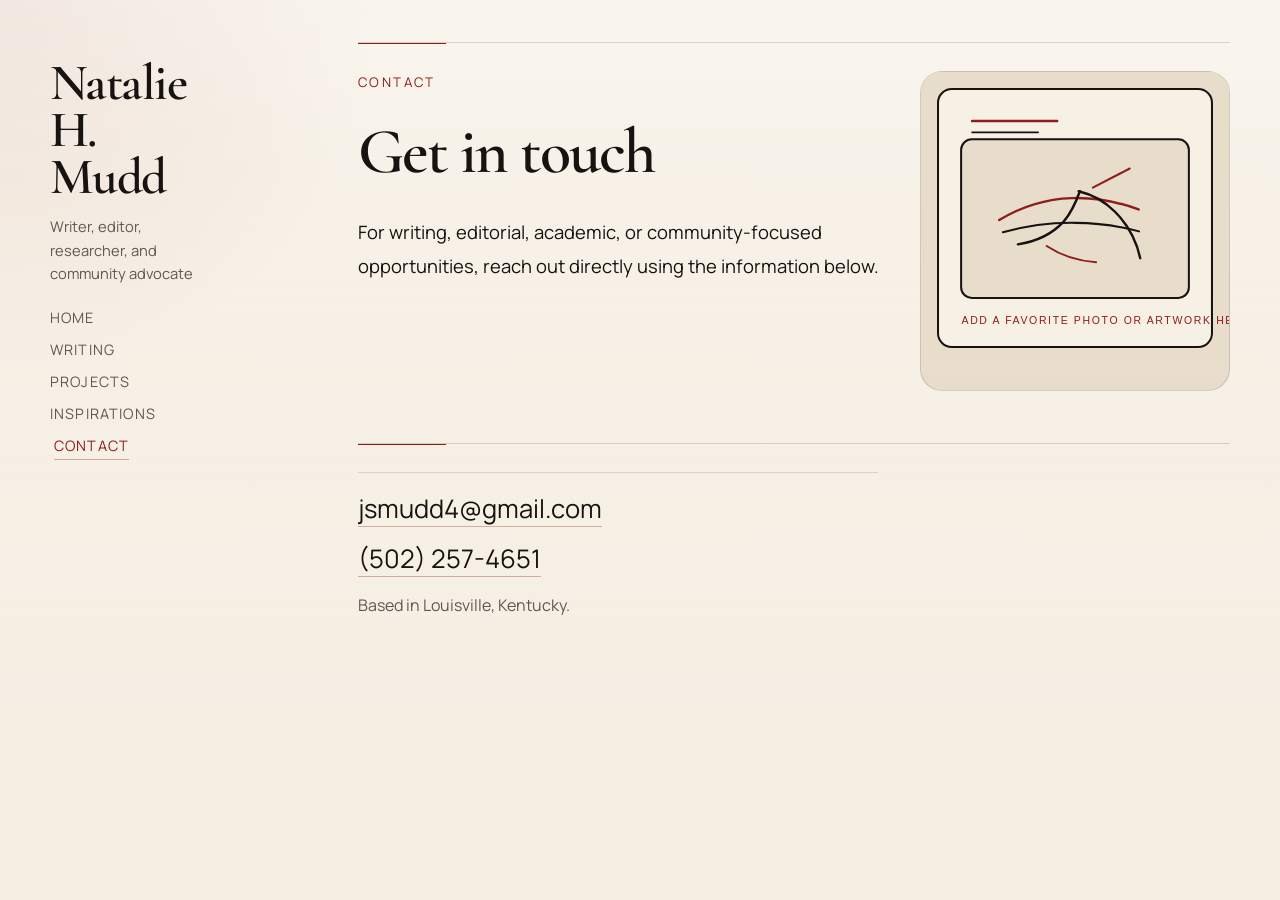
==== contact.html @ e67fea21 "first pass" ====
<!DOCTYPE html>
<html lang="en">
  <head>
    <meta charset="UTF-8" />
    <meta name="viewport" content="width=device-width, initial-scale=1.0" />
    <title>Contact | Natalie H. Mudd</title>
    <meta
      name="description"
      content="Contact information for Natalie H. Mudd."
    />
    <link rel="preconnect" href="https://fonts.googleapis.com" />
    <link rel="preconnect" href="https://fonts.gstatic.com" crossorigin />
    <link
      href="https://fonts.googleapis.com/css2?family=Cormorant+Garamond:wght@400;500;600;700&family=Manrope:wght@400;500;600;700&display=swap"
      rel="stylesheet"
    />
    <link rel="stylesheet" href="styles.css" />
    <script defer src="site.js"></script>
  </head>
  <body data-page="contact">
    <div class="page-shell">
      <aside class="site-rail">
        <div class="rail-inner">
          <a class="site-name" href="index.html">Natalie H. Mudd</a>
          <p class="site-role">Writer, editor, researcher, and community advocate</p>
          <nav class="site-nav" aria-label="Primary">
            <a href="index.html">Home</a>
            <a href="writing.html">Writing</a>
            <a href="projects.html">Projects</a>
            <a href="inspirations.html">Inspirations</a>
            <a href="contact.html">Contact</a>
          </nav>
        </div>
      </aside>

      <main class="page-main">
        <section class="section section-with-media reveal">
          <div class="section-heading">
            <p class="eyebrow">Contact</p>
            <h1>Get in touch</h1>
            <p class="lead">
              For writing, editorial, academic, or community-focused opportunities,
              reach out directly using the information below.
            </p>
          </div>
          <div class="media-card">
            <img src="assets/contact-art.svg" alt="Abstract bird illustration" />
          </div>
        </section>

        <section class="section reveal">
          <div class="contact-block">
            <a class="contact-link" href="mailto:jsmudd4@gmail.com">jsmudd4@gmail.com</a>
            <a class="contact-link" href="tel:+15022574651">(502) 257-4651</a>
            <p class="contact-note">
              Based in Louisville, Kentucky.
            </p>
          </div>
        </section>
      </main>
    </div>
  </body>
</html>
---- styles.css ----
:root {
  --cream: #f4ecdf;
  --cream-deep: #e8dccb;
  --ink: #161311;
  --muted: #5f5851;
  --red: #8f1d19;
  --red-soft: rgba(143, 29, 25, 0.14);
  --line: rgba(22, 19, 17, 0.15);
  --shadow: 0 24px 80px rgba(22, 19, 17, 0.09);
  --radius: 28px;
}

*,
*::before,
*::after {
  box-sizing: border-box;
}

html {
  scroll-behavior: smooth;
}

body {
  margin: 0;
  min-height: 100vh;
  font-family: "Manrope", sans-serif;
  color: var(--ink);
  background:
    radial-gradient(circle at top left, rgba(143, 29, 25, 0.08), transparent 24rem),
    linear-gradient(180deg, #f8f3ea 0%, var(--cream) 100%);
}

body::before {
  content: "";
  position: fixed;
  inset: 0;
  pointer-events: none;
  background:
    linear-gradient(
      180deg,
      rgba(255, 255, 255, 0.35) 0%,
      rgba(255, 255, 255, 0) 24%,
      rgba(255, 255, 255, 0.25) 100%
    );
  opacity: 0.6;
}

a {
  color: inherit;
}

img {
  display: block;
  width: 100%;
  height: auto;
}

.page-shell {
  width: min(1180px, calc(100% - 48px));
  margin: 0 auto;
  display: grid;
  grid-template-columns: 260px minmax(0, 1fr);
  gap: 48px;
  padding: 42px 0 72px;
}

.site-rail {
  position: relative;
}

.rail-inner {
  position: sticky;
  top: 32px;
  padding: 18px 0 0;
}

.site-name {
  display: inline-block;
  font-family: "Cormorant Garamond", serif;
  font-size: clamp(2.7rem, 4vw, 4rem);
  line-height: 0.92;
  font-weight: 600;
  letter-spacing: -0.03em;
  text-decoration: none;
  max-width: 5ch;
}

.site-role {
  margin: 14px 0 22px;
  max-width: 18ch;
  color: var(--muted);
  font-size: 0.92rem;
  line-height: 1.6;
}

.site-nav {
  display: grid;
  gap: 8px;
}

.site-nav a {
  width: fit-content;
  font-size: 0.9rem;
  letter-spacing: 0.08em;
  text-transform: uppercase;
  text-decoration: none;
  color: var(--muted);
  padding-bottom: 4px;
  border-bottom: 1px solid transparent;
  transition: color 180ms ease, border-color 180ms ease, transform 180ms ease;
}

.site-nav a:hover,
.site-nav a:focus-visible,
.site-nav a.is-active {
  color: var(--red);
  border-color: rgba(143, 29, 25, 0.35);
  transform: translateX(4px);
}

.page-main {
  display: grid;
  gap: 52px;
}

.hero,
.section {
  position: relative;
  padding: 28px 0 0;
  border-top: 1px solid var(--line);
  border-radius: 0;
  background: transparent;
  box-shadow: none;
  overflow: hidden;
}

.hero::before,
.section::before {
  content: "";
  position: absolute;
  top: 0;
  left: 0;
  width: 88px;
  height: 1px;
  background: var(--red);
  pointer-events: none;
}

.hero {
  display: grid;
  grid-template-columns: minmax(260px, 360px) minmax(0, 1fr);
  gap: 28px;
  align-items: start;
}

.section-with-media {
  display: grid;
  grid-template-columns: minmax(0, 1fr) 310px;
  gap: 28px;
  align-items: start;
}

.media-card {
  position: relative;
  border-radius: calc(var(--radius) - 6px);
  overflow: hidden;
  border: 1px solid rgba(22, 19, 17, 0.14);
  background:
    linear-gradient(180deg, rgba(255, 255, 255, 0.42), rgba(255, 255, 255, 0)),
    var(--cream-deep);
  min-height: 320px;
}

.portrait-card {
  min-height: 440px;
}

.hero-copy,
.section-heading,
.listing,
.contact-block,
.feature-grid {
  position: relative;
  z-index: 1;
}

.eyebrow {
  margin: 0 0 12px;
  color: var(--red);
  font-size: 0.83rem;
  letter-spacing: 0.18em;
  text-transform: uppercase;
}

h1,
h2,
h3 {
  margin: 0;
  font-family: "Cormorant Garamond", serif;
  font-weight: 600;
  letter-spacing: -0.03em;
}

h1 {
  font-size: clamp(3rem, 5vw, 4.75rem);
  line-height: 0.94;
  margin-bottom: 18px;
}

h2 {
  font-size: clamp(2.2rem, 3.5vw, 3rem);
  line-height: 0.98;
}

h3 {
  font-size: 1.7rem;
  line-height: 1.02;
}

p {
  margin: 0;
  font-size: 1rem;
  line-height: 1.75;
}

.lead {
  font-size: 1.15rem;
  line-height: 1.8;
  max-width: 60ch;
}

.hero-copy,
.section-heading {
  display: grid;
  gap: 16px;
}

.feature-grid {
  margin-top: 28px;
  display: grid;
  grid-template-columns: repeat(3, minmax(0, 1fr));
  gap: 18px;
}

.feature-card,
.listing-item,
.contact-block {
  border-radius: 0;
  border: 0;
  border-top: 1px solid rgba(22, 19, 17, 0.12);
  background: transparent;
  padding: 18px 0 0;
}

.feature-card {
  display: grid;
  gap: 12px;
}

.listing {
  margin-top: 28px;
  display: grid;
  gap: 18px;
}

.listing-item {
  display: grid;
  gap: 12px;
}

.item-topline {
  display: flex;
  flex-wrap: wrap;
  gap: 12px;
  align-items: center;
  justify-content: space-between;
}

.status-pill {
  display: inline-flex;
  align-items: center;
  border-radius: 999px;
  padding: 8px 12px;
  background: var(--red-soft);
  color: var(--red);
  font-size: 0.78rem;
  letter-spacing: 0.08em;
  text-transform: uppercase;
}

.contact-block {
  display: grid;
  gap: 14px;
  width: min(100%, 520px);
}

.contact-link {
  width: fit-content;
  font-size: clamp(1.2rem, 2vw, 1.6rem);
  text-decoration: none;
  border-bottom: 1px solid rgba(143, 29, 25, 0.32);
  transition: color 180ms ease, border-color 180ms ease;
}

.contact-link:hover,
.contact-link:focus-visible {
  color: var(--red);
  border-color: var(--red);
}

.contact-note {
  color: var(--muted);
}

.reveal {
  opacity: 0;
  transform: translateY(22px);
  animation: rise 700ms cubic-bezier(0.2, 0.8, 0.2, 1) forwards;
}

.reveal:nth-of-type(2) {
  animation-delay: 120ms;
}

.reveal:nth-of-type(3) {
  animation-delay: 220ms;
}

@keyframes rise {
  to {
    opacity: 1;
    transform: translateY(0);
  }
}

@media (max-width: 980px) {
  .page-shell {
    width: min(100% - 32px, 760px);
    grid-template-columns: 1fr;
    gap: 26px;
  }

  .rail-inner {
    position: static;
    padding-top: 0;
  }

  .site-name {
    max-width: none;
  }

  .site-role {
    max-width: 30ch;
  }

  .site-nav {
    grid-auto-flow: column;
    grid-template-columns: repeat(5, max-content);
    overflow-x: auto;
    padding-bottom: 6px;
  }

  .hero,
  .section-with-media,
  .feature-grid {
    grid-template-columns: 1fr;
  }

  .portrait-card,
  .media-card {
    min-height: 260px;
  }
}

@media (max-width: 640px) {
  .page-shell {
    width: calc(100% - 20px);
    padding: 20px 0 48px;
  }

  .hero,
  .section {
    padding-top: 22px;
  }

  h1 {
    font-size: 2.65rem;
  }

  h2 {
    font-size: 2rem;
  }

  h3 {
    font-size: 1.42rem;
  }

  p,
  .lead {
    font-size: 0.98rem;
  }
}
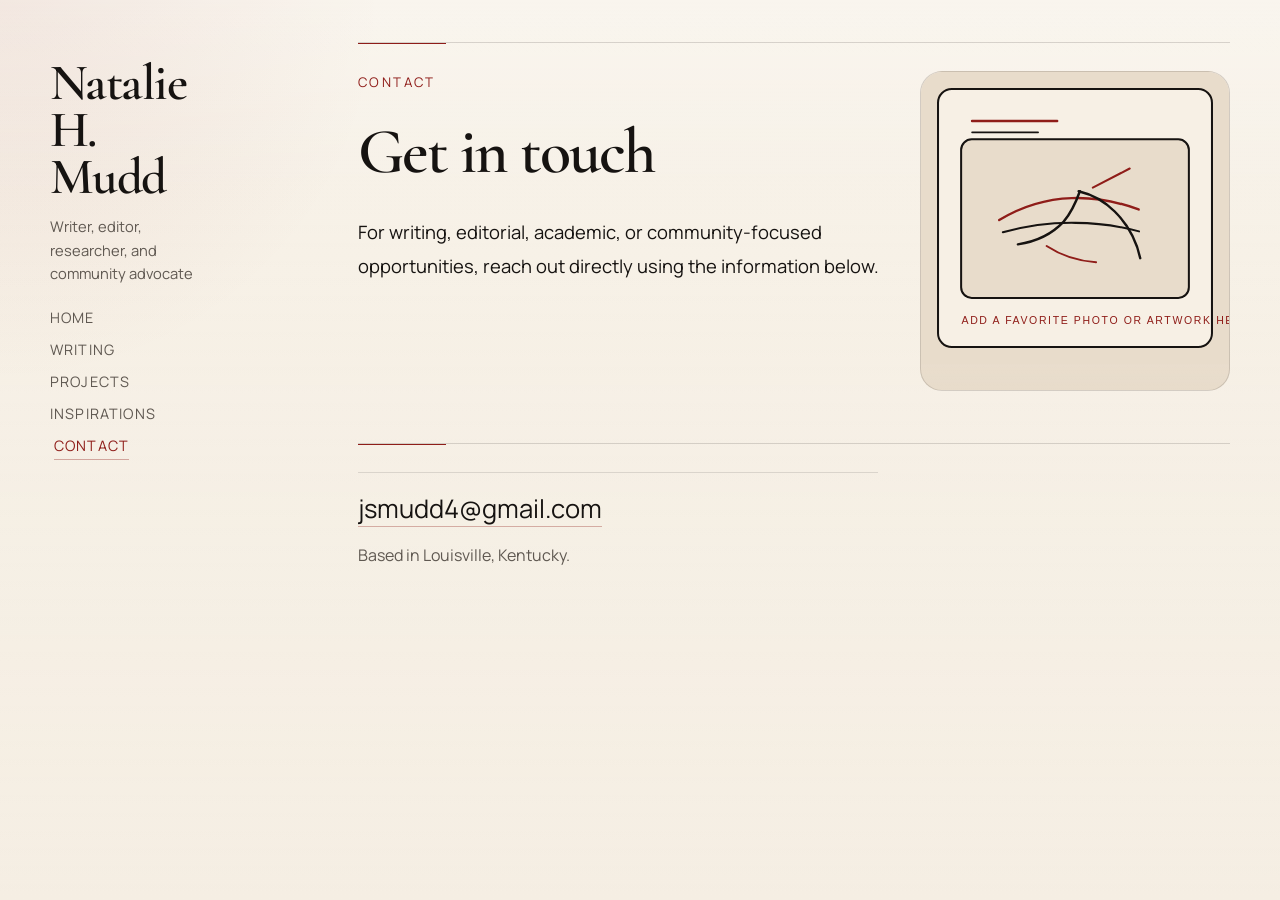
==== commit 7a1f441e: "remove phone number" ====
--- a/contact.html
+++ b/contact.html
@@ -51,7 +51,6 @@
         <section class="section reveal">
           <div class="contact-block">
             <a class="contact-link" href="mailto:jsmudd4@gmail.com">jsmudd4@gmail.com</a>
-            <a class="contact-link" href="tel:+15022574651">(502) 257-4651</a>
             <p class="contact-note">
               Based in Louisville, Kentucky.
             </p>
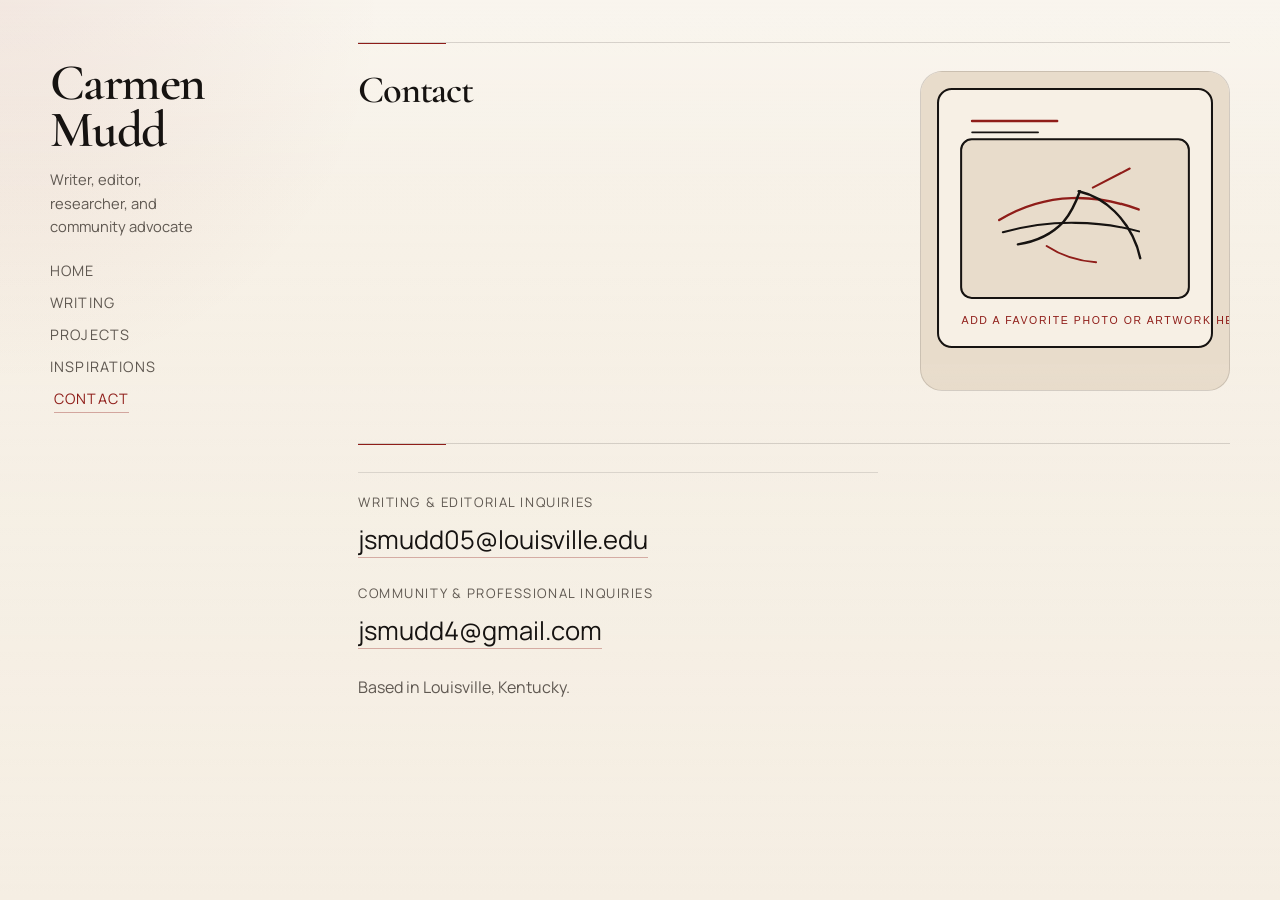
==== commit ef296492: "fixes for carmen" ====
--- a/contact.html
+++ b/contact.html
@@ -3,10 +3,10 @@
   <head>
     <meta charset="UTF-8" />
     <meta name="viewport" content="width=device-width, initial-scale=1.0" />
-    <title>Contact | Natalie H. Mudd</title>
+    <title>Contact | Carmen Mudd</title>
     <meta
       name="description"
-      content="Contact information for Natalie H. Mudd."
+      content="Contact information for Carmen Mudd."
     />
     <link rel="preconnect" href="https://fonts.googleapis.com" />
     <link rel="preconnect" href="https://fonts.gstatic.com" crossorigin />
@@ -21,7 +21,7 @@
     <div class="page-shell">
       <aside class="site-rail">
         <div class="rail-inner">
-          <a class="site-name" href="index.html">Natalie H. Mudd</a>
+          <a class="site-name" href="index.html">Carmen Mudd</a>
           <p class="site-role">Writer, editor, researcher, and community advocate</p>
           <nav class="site-nav" aria-label="Primary">
             <a href="index.html">Home</a>
@@ -36,12 +36,7 @@
       <main class="page-main">
         <section class="section section-with-media reveal">
           <div class="section-heading">
-            <p class="eyebrow">Contact</p>
-            <h1>Get in touch</h1>
-            <p class="lead">
-              For writing, editorial, academic, or community-focused opportunities,
-              reach out directly using the information below.
-            </p>
+            <h1 class="page-title-minimal">Contact</h1>
           </div>
           <div class="media-card">
             <img src="assets/contact-art.svg" alt="Abstract bird illustration" />
@@ -50,7 +45,16 @@
 
         <section class="section reveal">
           <div class="contact-block">
-            <a class="contact-link" href="mailto:jsmudd4@gmail.com">jsmudd4@gmail.com</a>
+            <div class="contact-entry">
+              <p class="contact-label">Writing &amp; Editorial Inquiries</p>
+              <a class="contact-link" href="mailto:jsmudd05@louisville.edu">
+                jsmudd05@louisville.edu
+              </a>
+            </div>
+            <div class="contact-entry">
+              <p class="contact-label">Community &amp; Professional Inquiries</p>
+              <a class="contact-link" href="mailto:jsmudd4@gmail.com">jsmudd4@gmail.com</a>
+            </div>
             <p class="contact-note">
               Based in Louisville, Kentucky.
             </p>
--- a/styles.css
+++ b/styles.css
@@ -207,6 +207,12 @@
   margin-bottom: 18px;
 }
 
+.page-title-minimal {
+  font-size: clamp(2.2rem, 3vw, 2.9rem);
+  line-height: 1;
+  margin-bottom: 0;
+}
+
 h2 {
   font-size: clamp(2.2rem, 3.5vw, 3rem);
   line-height: 0.98;
@@ -290,8 +296,20 @@
 
 .contact-block {
   display: grid;
-  gap: 14px;
+  gap: 24px;
   width: min(100%, 520px);
+}
+
+.contact-entry {
+  display: grid;
+  gap: 8px;
+}
+
+.contact-label {
+  color: var(--muted);
+  font-size: 0.82rem;
+  letter-spacing: 0.12em;
+  text-transform: uppercase;
 }
 
 .contact-link {
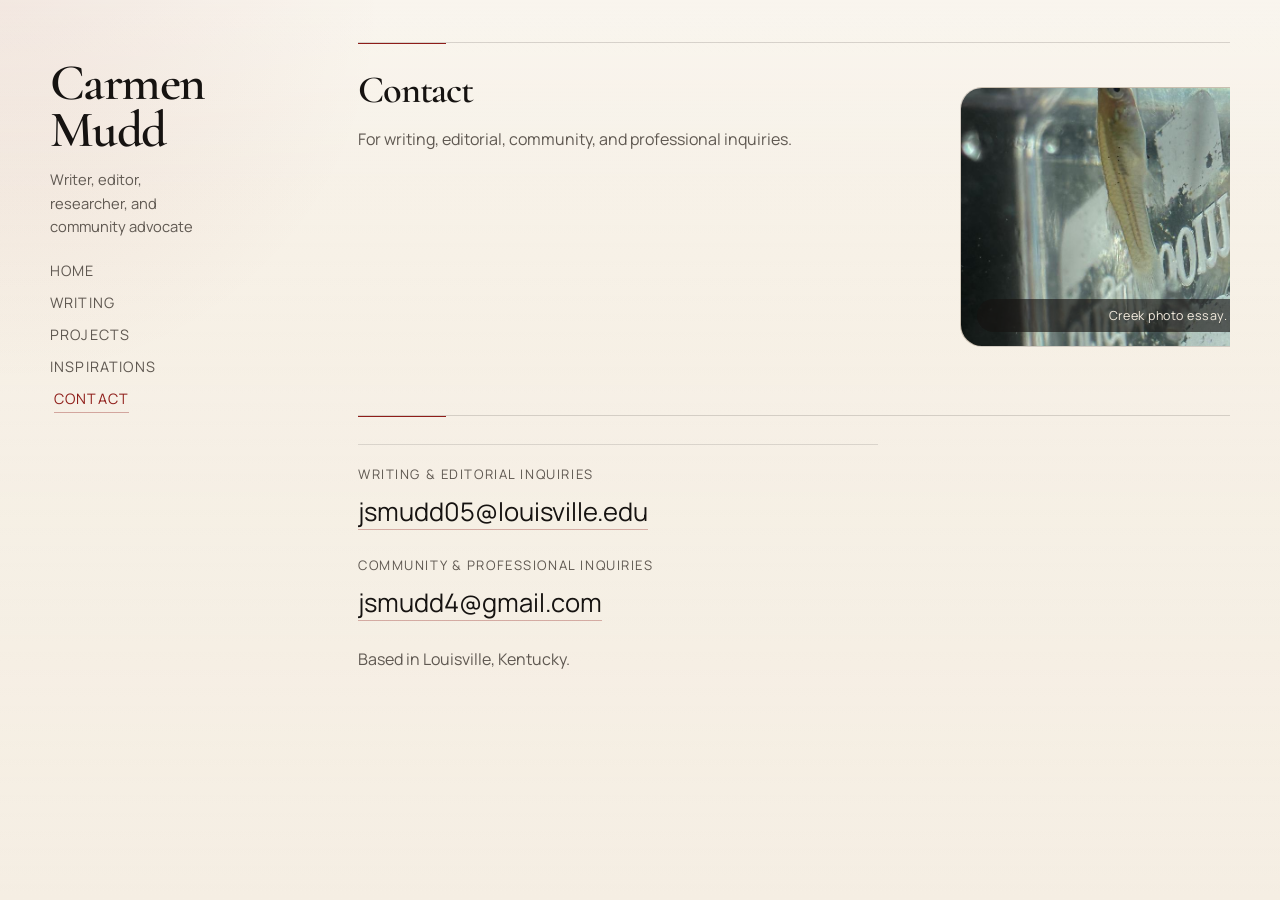
==== commit aba07f65: "fix: update Carmen site content and layout" ====
--- a/contact.html
+++ b/contact.html
@@ -37,10 +37,17 @@
         <section class="section section-with-media reveal">
           <div class="section-heading">
             <h1 class="page-title-minimal">Contact</h1>
+            <p class="section-note">
+              For writing, editorial, community, and professional inquiries.
+            </p>
           </div>
-          <div class="media-card">
-            <img src="assets/contact-art.svg" alt="Abstract bird illustration" />
-          </div>
+          <figure class="media-card landscape-card">
+            <img
+              src="assets/creek-shiner.jpg"
+              alt="Bigeye shiner photographed in a clear container"
+            />
+            <figcaption>Creek photo essay.</figcaption>
+          </figure>
         </section>
 
         <section class="section reveal">
--- a/styles.css
+++ b/styles.css
@@ -241,6 +241,31 @@
   gap: 16px;
 }
 
+.section-note,
+.project-intro {
+  max-width: 54ch;
+  color: var(--muted);
+}
+
+.project-hero-list {
+  display: grid;
+  gap: 16px;
+  margin-top: 24px;
+}
+
+.project-hero-list h2 {
+  font-size: clamp(1.9rem, 2.6vw, 2.45rem);
+}
+
+.project-hero-list .listing {
+  margin-top: 0;
+  gap: 14px;
+}
+
+.project-hero-list .listing-item {
+  padding-top: 14px;
+}
+
 .feature-grid {
   margin-top: 28px;
   display: grid;
@@ -274,12 +299,29 @@
   gap: 12px;
 }
 
+.works-list {
+  margin-top: 32px;
+}
+
 .item-topline {
   display: flex;
   flex-wrap: wrap;
   gap: 12px;
   align-items: center;
   justify-content: space-between;
+}
+
+.title-link {
+  text-decoration-color: rgba(143, 29, 25, 0.28);
+  text-decoration-thickness: 1px;
+  text-underline-offset: 0.16em;
+  transition: color 180ms ease, text-decoration-color 180ms ease;
+}
+
+.title-link:hover,
+.title-link:focus-visible {
+  color: var(--red);
+  text-decoration-color: var(--red);
 }
 
 .status-pill {
@@ -292,12 +334,91 @@
   font-size: 0.78rem;
   letter-spacing: 0.08em;
   text-transform: uppercase;
+  text-decoration: none;
+  white-space: nowrap;
+  transition: background 180ms ease, transform 180ms ease;
+}
+
+a.status-pill:hover,
+a.status-pill:focus-visible {
+  background: rgba(143, 29, 25, 0.22);
+  transform: translateY(-1px);
+}
+
+.text-link {
+  width: fit-content;
+  color: var(--red);
+  font-size: 0.88rem;
+  letter-spacing: 0.08em;
+  text-transform: uppercase;
+  text-decoration: none;
+  border-bottom: 1px solid rgba(143, 29, 25, 0.3);
+}
+
+.text-link:hover,
+.text-link:focus-visible {
+  border-color: var(--red);
+}
+
+.inspiration-layout {
+  display: grid;
+  grid-template-columns: minmax(180px, 240px) minmax(0, 1fr);
+  gap: 40px;
+  align-items: start;
+}
+
+.inspiration-layout .listing {
+  margin-top: 0;
+}
+
+.inspo-banner {
+  position: sticky;
+  top: 32px;
+  display: grid;
+  gap: 14px;
+  min-height: 280px;
+  padding: 22px;
+  border: 1px solid rgba(143, 29, 25, 0.18);
+  background:
+    linear-gradient(135deg, rgba(143, 29, 25, 0.08), transparent 58%),
+    rgba(255, 255, 255, 0.18);
+}
+
+.favorite-piece {
+  color: var(--muted);
+  font-size: 0.92rem;
+  line-height: 1.4;
 }
 
 .contact-block {
   display: grid;
   gap: 24px;
   width: min(100%, 520px);
+}
+
+.landscape-card {
+  min-height: 260px;
+  aspect-ratio: 16 / 10;
+}
+
+.landscape-card img {
+  height: 100%;
+  object-fit: cover;
+}
+
+.landscape-card figcaption {
+  position: absolute;
+  left: 16px;
+  right: 16px;
+  bottom: 14px;
+  margin: 0;
+  padding: 8px 10px;
+  color: var(--cream);
+  background: rgba(22, 19, 17, 0.62);
+  border-radius: 999px;
+  font-size: 0.78rem;
+  letter-spacing: 0.04em;
+  text-align: center;
 }
 
 .contact-entry {
@@ -372,16 +493,29 @@
   }
 
   .site-nav {
-    grid-auto-flow: column;
-    grid-template-columns: repeat(5, max-content);
-    overflow-x: auto;
-    padding-bottom: 6px;
+    display: flex;
+    flex-wrap: wrap;
+    gap: 8px 14px;
+    overflow-x: visible;
+    padding-bottom: 0;
+  }
+
+  .site-nav a:hover,
+  .site-nav a:focus-visible,
+  .site-nav a.is-active {
+    transform: none;
   }
 
   .hero,
   .section-with-media,
+  .inspiration-layout,
   .feature-grid {
     grid-template-columns: 1fr;
+  }
+
+  .inspo-banner {
+    position: static;
+    min-height: auto;
   }
 
   .portrait-card,
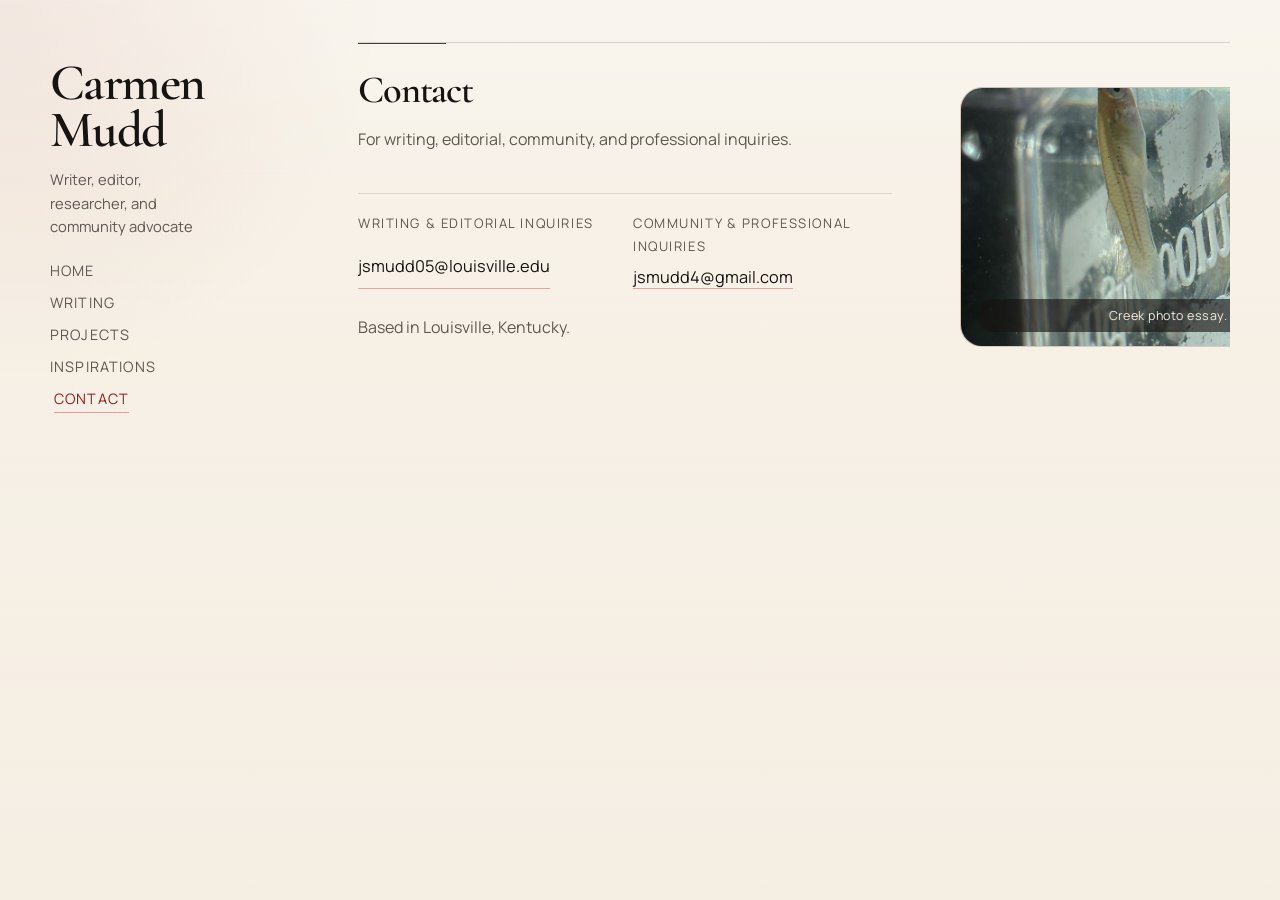
==== commit c8851913: "sizing fixes" ====
--- a/contact.html
+++ b/contact.html
@@ -35,11 +35,32 @@
 
       <main class="page-main">
         <section class="section section-with-media reveal">
-          <div class="section-heading">
+          <div class="section-heading page-header-stack">
             <h1 class="page-title-minimal">Contact</h1>
             <p class="section-note">
               For writing, editorial, community, and professional inquiries.
             </p>
+            <div class="header-content-block">
+              <div class="contact-block">
+                <div class="contact-grid">
+                  <div class="contact-entry">
+                    <p class="contact-label">Writing &amp; Editorial Inquiries</p>
+                    <a class="contact-link" href="mailto:jsmudd05@louisville.edu">
+                      jsmudd05@louisville.edu
+                    </a>
+                  </div>
+                  <div class="contact-entry">
+                    <p class="contact-label">Community &amp; Professional Inquiries</p>
+                    <a class="contact-link" href="mailto:jsmudd4@gmail.com">
+                      jsmudd4@gmail.com
+                    </a>
+                  </div>
+                </div>
+                <p class="contact-note">
+                  Based in Louisville, Kentucky.
+                </p>
+              </div>
+            </div>
           </div>
           <figure class="media-card landscape-card">
             <img
@@ -49,24 +70,6 @@
             <figcaption>Creek photo essay.</figcaption>
           </figure>
         </section>
-
-        <section class="section reveal">
-          <div class="contact-block">
-            <div class="contact-entry">
-              <p class="contact-label">Writing &amp; Editorial Inquiries</p>
-              <a class="contact-link" href="mailto:jsmudd05@louisville.edu">
-                jsmudd05@louisville.edu
-              </a>
-            </div>
-            <div class="contact-entry">
-              <p class="contact-label">Community &amp; Professional Inquiries</p>
-              <a class="contact-link" href="mailto:jsmudd4@gmail.com">jsmudd4@gmail.com</a>
-            </div>
-            <p class="contact-note">
-              Based in Louisville, Kentucky.
-            </p>
-          </div>
-        </section>
       </main>
     </div>
   </body>
--- a/styles.css
+++ b/styles.css
@@ -241,6 +241,29 @@
   gap: 16px;
 }
 
+.page-header-stack {
+  align-content: start;
+}
+
+.header-content-block {
+  display: grid;
+  gap: 16px;
+  margin-top: 24px;
+}
+
+.header-content-block h2 {
+  font-size: clamp(1.9rem, 2.6vw, 2.45rem);
+}
+
+.header-content-block .listing {
+  margin-top: 0;
+  gap: 14px;
+}
+
+.header-content-block .listing-item {
+  padding-top: 14px;
+}
+
 .section-note,
 .project-intro {
   max-width: 54ch;
@@ -393,7 +416,13 @@
 .contact-block {
   display: grid;
   gap: 24px;
-  width: min(100%, 520px);
+  width: min(100%, 640px);
+}
+
+.contact-grid {
+  display: grid;
+  grid-template-columns: repeat(2, minmax(0, 1fr));
+  gap: 16px;
 }
 
 .landscape-card {
@@ -424,6 +453,7 @@
 .contact-entry {
   display: grid;
   gap: 8px;
+  min-width: 0;
 }
 
 .contact-label {
@@ -436,9 +466,15 @@
 .contact-link {
   width: fit-content;
   font-size: clamp(1.2rem, 2vw, 1.6rem);
+  max-width: 100%;
   text-decoration: none;
   border-bottom: 1px solid rgba(143, 29, 25, 0.32);
   transition: color 180ms ease, border-color 180ms ease;
+}
+
+.contact-grid .contact-link {
+  font-size: clamp(1.02rem, 1.25vw, 1.18rem);
+  overflow-wrap: anywhere;
 }
 
 .contact-link:hover,
@@ -518,6 +554,10 @@
     min-height: auto;
   }
 
+  .contact-grid {
+    grid-template-columns: 1fr;
+  }
+
   .portrait-card,
   .media-card {
     min-height: 260px;
